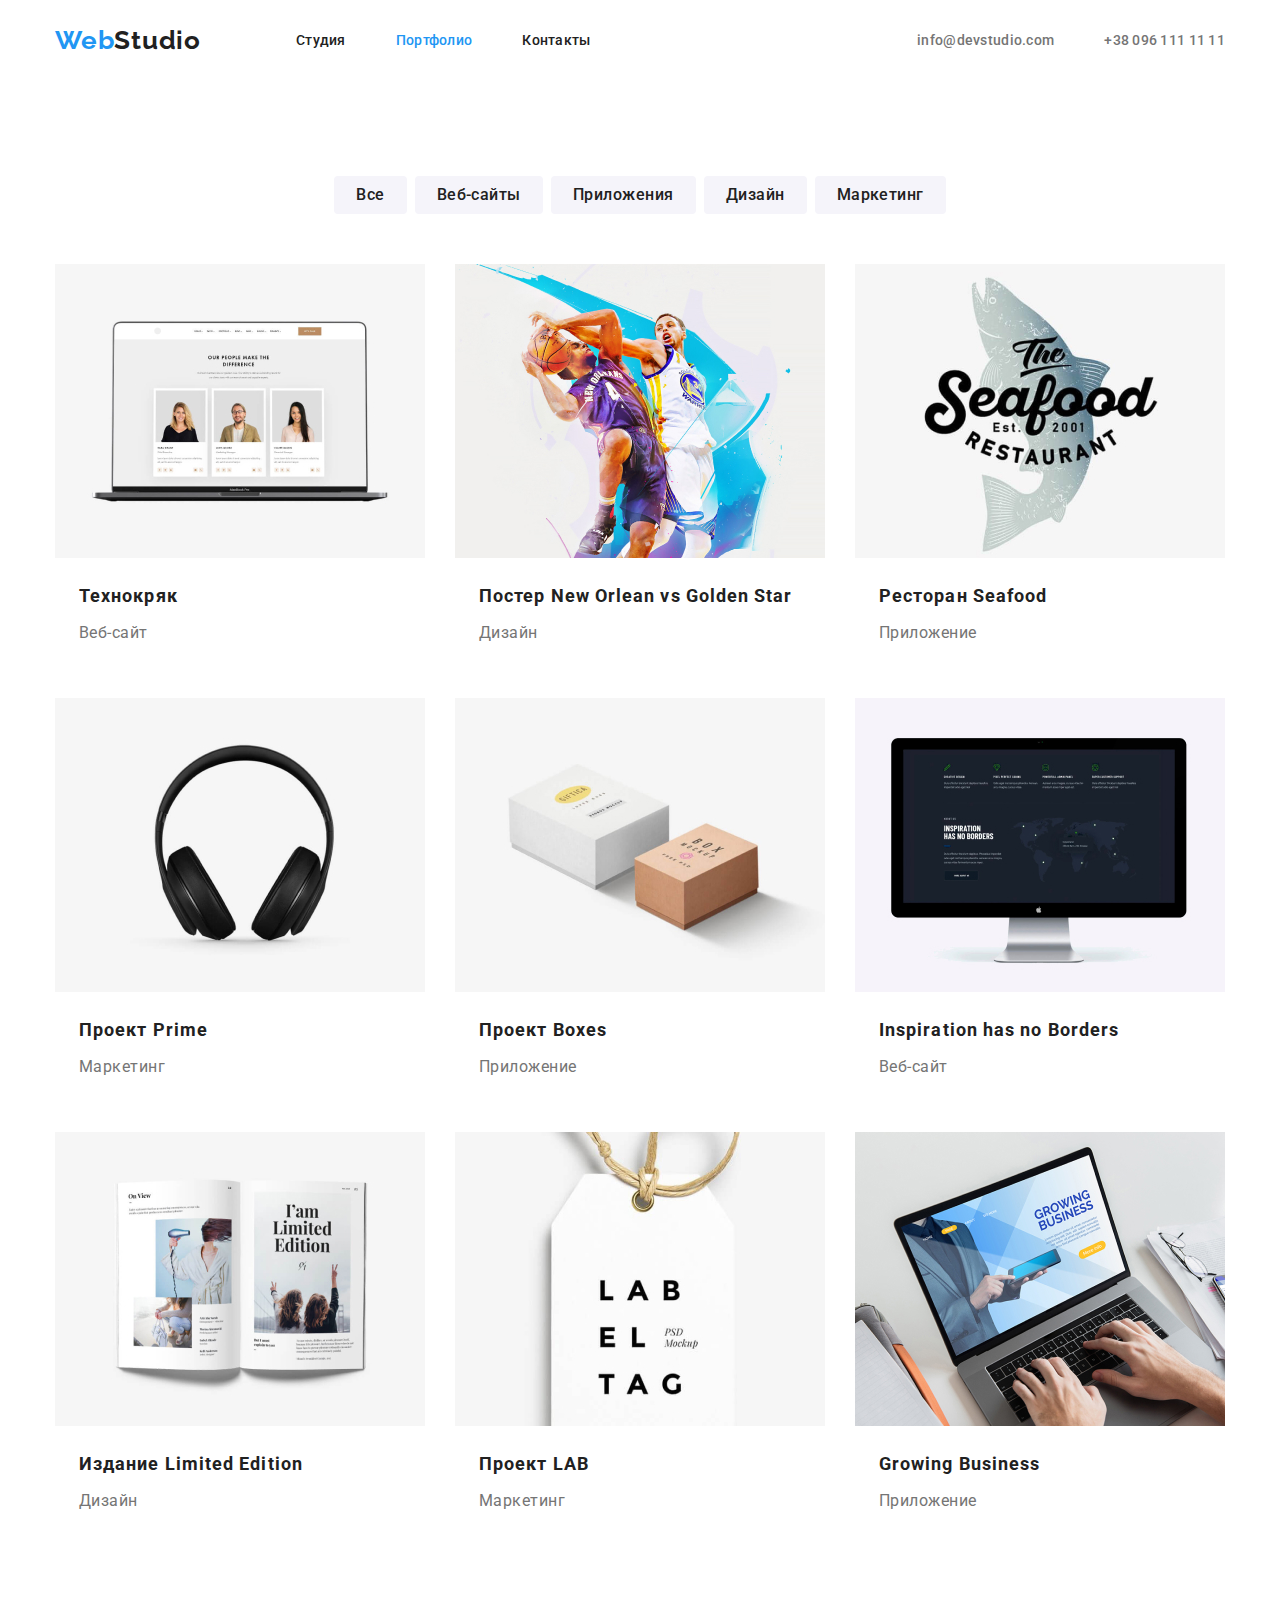
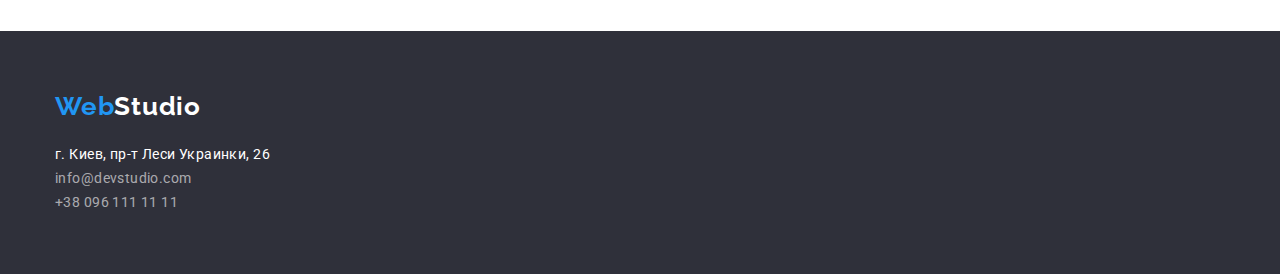
==== portfolio.html @ f723f120 "addes previous files with homework" ====
<!DOCTYPE html>
<html lang="ru">
  <head>
    <meta charset="UTF-8" />
    <meta name="viewport" content="width=device-width, initial-scale=1.0" />
    <title>Портфолио</title>
    <link
      rel="stylesheet"
      href="https://cdnjs.cloudflare.com/ajax/libs/modern-normalize/1.0.0/modern-normalize.css"
    />
    <link
      href="https://fonts.googleapis.com/css2?family=Raleway:wght@700&family=Roboto:wght@400;500;700;900&display=swap"
      rel="stylesheet"
    />
    <link rel="stylesheet" href="./css/styles.css" />
  </head>
  <body>
    <!-- HEADER -->
    <header class="header">
      <div class="container">
        <nav class="navigation">
          <a
            class="logo-link link"
            href="./index.html"
            aria-label="логотип WebStudio"
          >
            <span class="logo-accent-color">Web</span>Studio
          </a>
          <ul class="nav-list list">
            <li class="nav-list-items">
              <a class="link" href="./index.html">Студия</a>
            </li>
            <li class="nav-list-items">
              <a class="link indicator-page" href="./portfolio.html"
                >Портфолио</a
              >
            </li>
            <li class="nav-list-items"><a class="link" href="">Контакты</a></li>
          </ul>
        </nav>
        <address class="address">
          <ul class="header-address list">
            <li class="header-address-items">
              <a
                class="header-address-link link"
                href="mailto:info@devstudio.com"
                >info@devstudio.com</a
              >
            </li>
            <li class="header-address-items">
              <a class="header-address-link link" href="tel:+380961111111"
                >+38 096 111 11 11</a
              >
            </li>
          </ul>
        </address>
      </div>
    </header>
    <main>
      <!--PORTFOLIO  -->
      <section class="portfolio">
        <div class="container">
          <h1 hidden>Портфолио</h1>
          <!-- LIST BUTTON -->
          <ul class="button-list">
            <li class="button-list-item list">
              <button type="button" class="portfolio-button">Все</button>
            </li>
            <li class="button-list-item list">
              <button type="button" class="portfolio-button">Веб-сайты</button>
            </li>
            <li class="button-list-item list">
              <button type="button" class="portfolio-button">Приложения</button>
            </li>
            <li class="button-list-item list">
              <button type="button" class="portfolio-button">Дизайн</button>
            </li>
            <li class="button-list-item list">
              <button type="button" class="portfolio-button">Маркетинг</button>
            </li>
          </ul>
          <!--PORTFOLIO LIST-->
          <ul class="portfolio-list">
            <li class="portfolio-list-item list">
              <a class="portfolio-list-link link" href=""
                ><img
                  class="portfolio-list-img"
                  src="./imeges-portfolio/techno-crack.jpg"
                  alt="Логотип Технокряк"
                  width="370"
                  height="294"
                />
                <p class="portfolio-list-name">Технокряк</p>
                <p class="portfolio-list-discription">Веб-сайт</p>
              </a>
            </li>
            <li class="portfolio-list-item list">
              <a class="portfolio-list-link link" href=""
                ><img
                  class="portfolio-list-img"
                  src="./imeges-portfolio/poster-competition.jpg"
                  alt="Дизайн
                        логотипа соревнований"
                  width="370"
                  height="294"
                />
                <p class="portfolio-list-name">
                  Постер <span lang="en">New Orlean vs Golden Star</span>
                </p>
                <p class="portfolio-list-discription">Дизайн</p>
              </a>
            </li>
            <li class="portfolio-list-item list">
              <a class="portfolio-list-link link" href=""
                ><img
                  class="portfolio-list-img"
                  src="./imeges-portfolio/seafood-restaurant.jpg"
                  alt="Логотип
                        ресторана"
                  width="370"
                  height="294"
                />
                <p class="portfolio-list-name">
                  Ресторан <span lang="en">Seafood</span>
                </p>
                <p class="portfolio-list-discription">Приложение</p>
              </a>
            </li>
            <li class="portfolio-list-item list">
              <a class="portfolio-list-link link" href=""
                ><img
                  class="portfolio-list-img"
                  src="./imeges-portfolio/prime-project.jpg"
                  alt="Логотип проекта"
                  width="370"
                  height="294"
                />
                <p class="portfolio-list-name">
                  Проект <span lang="en">Prime</span>
                </p>
                <p class="portfolio-list-discription">Маркетинг</p>
              </a>
            </li>
            <li class="portfolio-list-item list">
              <a class="portfolio-list-link link" href=""
                ><img
                  class="portfolio-list-img"
                  src="./imeges-portfolio/boxes-project.jpg"
                  alt="Логотип проекта"
                  width="370"
                  height="294"
                />
                <p class="portfolio-list-name">
                  Проект <span lang="en">Boxes</span>
                </p>
                <p class="portfolio-list-discription">Приложение</p>
              </a>
            </li>
            <li class="portfolio-list-item list">
              <a class="portfolio-list-link link" href=""
                ><img
                  class="portfolio-list-img"
                  src="./imeges-portfolio/inspiration-has-no-borders.jpg"
                  alt="Скриншот сайта"
                  width="370"
                  height="294"
                />
                <p class="portfolio-list-name" lang="en">
                  Inspiration has no Borders
                </p>
                <p class="portfolio-list-discription">Веб-сайт</p>
              </a>
            </li>
            <li class="portfolio-list-item list">
              <a class="portfolio-list-link link" href=""
                ><img
                  class="portfolio-list-img"
                  src="./imeges-portfolio/edition.jpg"
                  alt="Фотография журнала"
                  width="370"
                  height="294"
                />
                <p class="portfolio-list-name">
                  Издание <span lang="en">Limited Edition</span>
                </p>
                <p class="portfolio-list-discription">Дизайн</p>
              </a>
            </li>
            <li class="portfolio-list-item list">
              <a class="portfolio-list-link link" href=""
                ><img
                  class="portfolio-list-img"
                  src="./imeges-portfolio/lab-project.jpg"
                  alt="Логотип проекта"
                  width="370"
                  height="294"
                />
                <p class="portfolio-list-name">
                  Проект <span lang="en">LAB</span>
                </p>
                <p class="portfolio-list-discription">Маркетинг</p>
              </a>
            </li>
            <li class="portfolio-list-item list">
              <a class="portfolio-list-link link" href=""
                ><img
                  class="portfolio-list-img"
                  src="./imeges-portfolio/growing-business.jpg"
                  alt="Фото
                        работающего приложения"
                  width="370"
                  height="294"
                />
                <p class="portfolio-list-name" lang="en">Growing Business</p>
                <p class="portfolio-list-discription">Приложение</p>
              </a>
            </li>
          </ul>
        </div>
      </section>
    </main>
    <!-- FOOTER -->
    <footer class="footer">
      <div class="container">
        <a
          class="logo-link link"
          href="./index.html"
          aria-label="логотип WebStudio"
        >
          <span class="logo-accent-color">Web</span
          ><span class="logo-color-footer">Studio</span>
        </a>
        <address>
          <ul class="address-list">
            <li class="address-list-item list">
              <a
                class="address-link link address"
                href="https://goo.gl/maps/TQZVLMnsYU85SmnA6"
                target="_blank"
                >г. Киев, пр-т Леси Украинки, 26</a
              >
            </li>
            <li class="address-list-item list">
              <a
                class="address-link link contacts"
                href="mailto:info@devstudio.com"
                >info@devstudio.com</a
              >
            </li>
            <li class="address-list-item list">
              <a class="address-link link contacts" href="tel:+380961111111"
                >+38 096 111 11 11</a
              >
            </li>
          </ul>
        </address>
      </div>
    </footer>
  </body>
</html>
---- css/styles.css ----
:root {
  --main-font: 'Roboto', sans-serif;
  --logo-font: 'Raleway', sans-serif;

  --accent-color: #2196f3;
  --title-light-theme-color: #212121;
  --title-dark-theme-color: #ffffff;
  --subtitle: #212121;
  --description: #757575;
  --description-address:color: rgba(255, 255, 255, 0.6);
  --description-dark-theme-color: #ffffff;
  --background-button: #F5F4FA;
  --footer-background-color: #2F303A;
}
body{
  font-family: var(--main-font);
  font-style: normal; 
  font-weight: 400;
}
*,
*::before,
*::after {
  margin: 0;
  padding: 0;
}
.list {
  list-style: none;
}
.link {
  text-decoration: none;
  font-style: normal;
}
img {
  display: block;
}
.title{
  font-style: normal;
  font-weight: 700;
  font-size: 36px;
  line-height: 1.167;
  text-align: center;
  letter-spacing: 0.03em;
  color: var(--subtitle)1;
}
.logo-link {
    margin-right: 95px; 
    font-family: var(--logo-font);
    font-style: normal; 
    font-weight:700;
    font-size: 26px;
    line-height: 1.192;
    letter-spacing: 0.03em;
    color:var( --title-light-theme-color);
}
.logo-accent-color{
  color:var( --accent-color);  
}
.container {
  width: 1200px;
  padding: 0 15px;
  margin: 0 auto;
}
/* === HEADER === */
.header{
  padding: 25px 0;
}
.header .container {
  display: flex;
  align-items: center; 
}
.navigation{
  display: flex;
  align-items: center;
}
.nav-list{
  display: flex;
}
.header-address{
  display: flex;
}
.header .container .address{
  margin-left: auto;
}
.nav-list-items .link{
  font-weight: 500;
  font-size: 14px;
  line-height: 1.143;
  letter-spacing: 0.02em;
  color: var(--subtitle);
}
.nav-list-items:not(:last-child){
  margin-right: 50px;
}
.nav-list-items .link:hover,
.nav-list-items .link:active{
  color: var(--accent-color);
}
.nav-list-items .indicator-page{
  color: var(--accent-color);
}
.header-address-link{
  font-weight: 500;
  font-size: 14px;
  line-height: 1.143;
  letter-spacing: 0.02em;
  color: var(--description);
}
.header-address-items:not(:last-child){
  margin-right: 50px;
}
.header-address-link:hover,
.header-address-link:active{
  color: var(--accent-color);
}
/* === END HEADER === */

/* === FOOTER === */
.footer{
  padding-top: 60px;
  padding-bottom: 60px;
  background-color: var(--footer-background-color);
}
.footer .container .logo-link{
  margin-right: 0;
}
.address-list{
  margin-top: 20px;
}
.address-list-item{
  font-size: 14px;
  line-height: 24px;
  letter-spacing: 0.03em;
}
.contacts{
 color: rgba(255, 255, 255, 0.6); 
}
.address{
  color: var(--description-dark-theme-color)
}
.logo-color-footer{
  color: var(--title-dark-theme-color);
}
/* === END FOOTER === */
/* ========== MAIN PAGE ========== */
/* === HERO === */
.title-hero{
  max-width: 700px;
  margin-right: auto;
  margin-left: auto;
  margin-top: 200px;
  margin-bottom: 30px;
  font-weight: 900;
  font-size: 44px;
  line-height: 1.364;
  text-align: center;
  letter-spacing: 0.06em;
  text-transform: uppercase;
  /* color:var(--title-dark-theme-color); */
}
.button-hero{
  display: block;
  margin-left: auto;
  margin-right: auto;
  margin-bottom: 200px;
  min-width: 200px;
  height: 50px;
  border-radius: 4px;
  border: 0px solid var(--accent-color);

  font-weight: 700;
  font-size: 16px;
  line-height: 1.875;
  text-align: center;
  letter-spacing: 0.06em;

  color:var(--title-dark-theme-color);
  background-color: var(--accent-color);
}
/* === END HERO === */
/* === OUR ADVANTAGES === */
.our-advantages .container .list{
  margin: 95px 0;
  display: flex;
}
.advantages-list-item{
  max-width: 270px;
}
.advantages-list-item:not(:last-child){
  margin-right: 30px;
}
.advantages-list-title{
  margin-bottom: 10px;
  font-weight: 700;
  font-size: 14px;
  line-height: 1.143;
  letter-spacing: 0.03em;
  text-transform: uppercase;
  color: var(--subtitle);
}
.advantages-list-description{
  font-size: 14px;
  line-height: 1.714;
  letter-spacing: 0.03em;
  color: var(--description);
}
/* === END OUR ADVANTAGES === */

/* === SERVICES === */
.services .container .title{
  margin-bottom: 40px;
}
.services-list{
  display: flex;
  justify-content: space-between;
  margin-bottom: 95px;
}
/* === END SERVICES === */

/* === ABOUT US === */
.about-us .container .title{
  margin-top: 95px;
  margin-bottom: 50px;
}
.about-us-list{
  display:flex;
  justify-content: space-between;
  margin-bottom: 95px;
}
.about-us-title{
  margin-top: 30px;
  margin-bottom: 10px;
  font-weight: 500;
  font-size: 16px;
  line-height: 1.188;
  text-align: center;
  letter-spacing: 0.03em;
  color: var(--subtitle);
}
.about-us-description{
  margin-bottom: 30px;
  font-size: 16px;
  line-height: 1.188;
  text-align: center;
  letter-spacing: 0.03em;
  color: var(--description);
}
/* === END ABOUT US === */
/* ========== END MAIN PAGE ========== */

/* ========== PORTFOLIO PAGE ========== */
/* === PORTFOLIO === */
     /* === BUTTON LIST === */
.button-list{
  display: flex;
  justify-content: center;
  margin-top: 95px;
  margin-bottom: 50px;
}
.button-list-item:not(:last-child){
  margin-right: 8px;
}
.portfolio-button{
  padding: 6px 22px;
  border-radius: 4px;
  border: 0;
  font-weight: 500;
  font-size: 16px;
  line-height: 1.625;
  text-align: center;
  letter-spacing: 0.03em;
  color: var(--subtitle);
  background-color: var(--background-button);
}
.portfolio-button:hover, .portfolio-button:active{
  color: var(--description-dark-theme-color);
  background-color: var(--accent-color);
}
      /* === PORTFOLIO LIST === */
.portfolio-list{
  margin-bottom: 95px;

  display: flex;
  flex-wrap: wrap;
}
.portfolio-list-item{
  width: 370px;
}
.portfolio-list-item:not(:nth-child(3n)){
  margin-right: 30px;
}
.portfolio-list-item:not(:nth-last-child(-n+3)){
  margin-bottom: 30px;
}
.portfolio-list-name, .portfolio-list-discription{
  margin: 0 24px;
}
.portfolio-list-name{
  margin-top: 20px;
  margin-bottom: 4px;
  font-weight: 700;
  font-size: 18px;
  line-height: 2;
  letter-spacing: 0.06em;
  color: var(--subtitle);
}
.portfolio-list-discription{
  margin-bottom: 20px;
  font-size: 16px;
  line-height: 1.875;
  letter-spacing: 0.03em;
  color: var(--description);
}
/* === ENDPORTFOLIO === */
/* ========== END PORTFOLIO PAGE ========== */
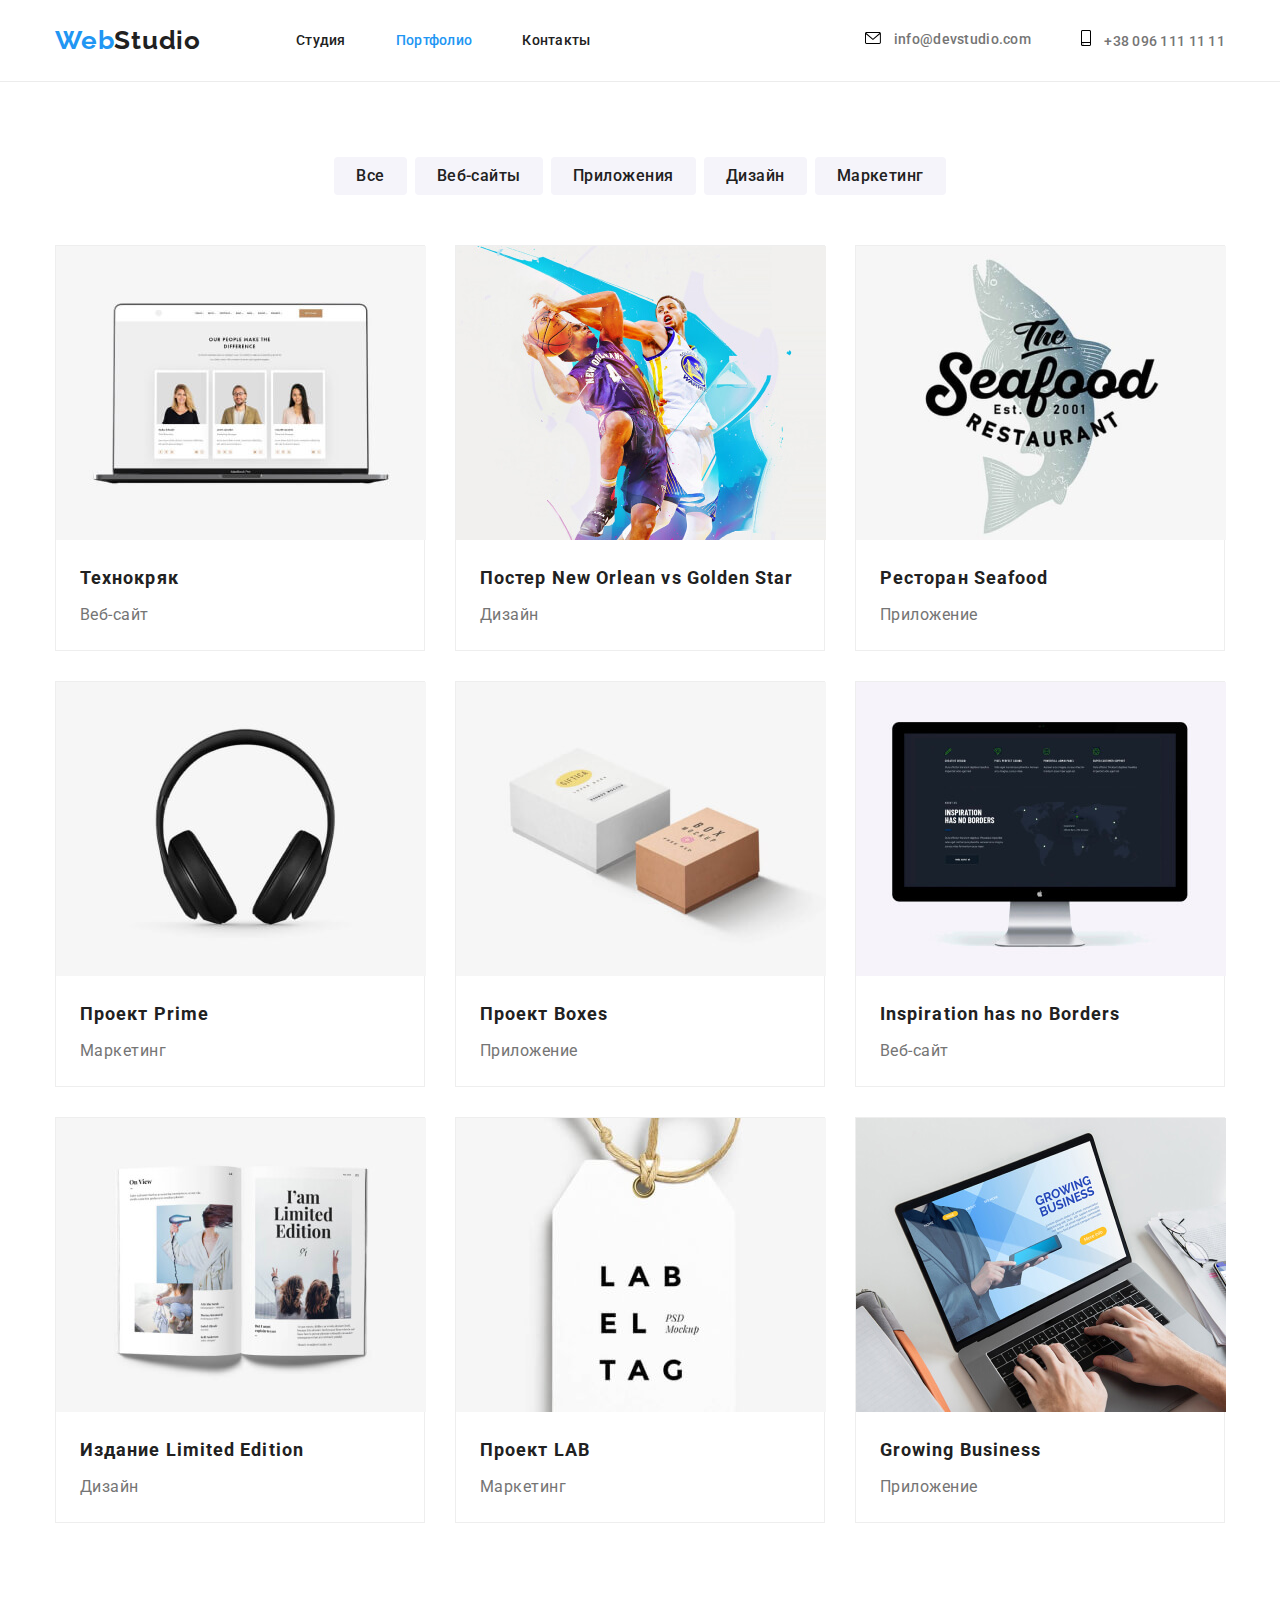
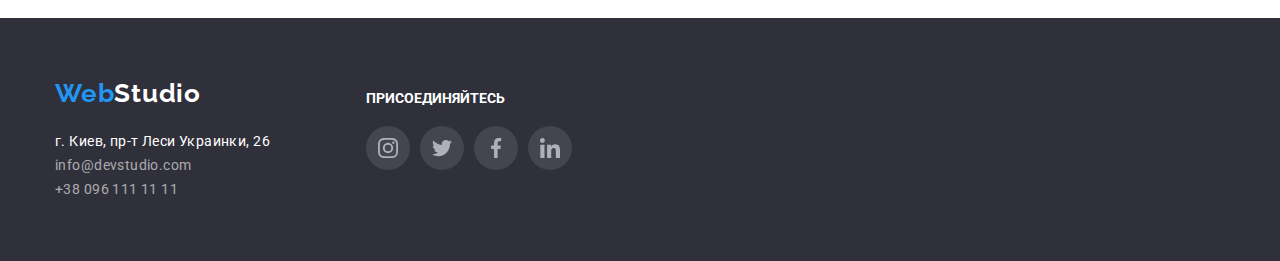
==== commit f02a0cca: "does homework # 4" ====
--- a/portfolio.html
+++ b/portfolio.html
@@ -44,12 +44,19 @@
               <a
                 class="header-address-link link"
                 href="mailto:info@devstudio.com"
-                >info@devstudio.com</a
               >
+                <svg class="address-icon-mail">
+                  <use href="./images/sprite.svg#icon-envelope"></use>
+                </svg>
+                info@devstudio.com</a
+              >
             </li>
             <li class="header-address-items">
-              <a class="header-address-link link" href="tel:+380961111111"
-                >+38 096 111 11 11</a
+              <a class="header-address-link link" href="tel:+380961111111">
+                <svg class="address-icon-phone">
+                  <use href="./images/sprite.svg#icon-smartphone"></use>
+                </svg>
+                +38 096 111 11 11</a
               >
             </li>
           </ul>
@@ -85,7 +92,7 @@
               <a class="portfolio-list-link link" href=""
                 ><img
                   class="portfolio-list-img"
-                  src="./imeges-portfolio/techno-crack.jpg"
+                  src="./images/imeges-portfolio/techno-crack.jpg"
                   alt="Логотип Технокряк"
                   width="370"
                   height="294"
@@ -98,7 +105,7 @@
               <a class="portfolio-list-link link" href=""
                 ><img
                   class="portfolio-list-img"
-                  src="./imeges-portfolio/poster-competition.jpg"
+                  src="./images/imeges-portfolio/poster-competition.jpg"
                   alt="Дизайн
                         логотипа соревнований"
                   width="370"
@@ -114,7 +121,7 @@
               <a class="portfolio-list-link link" href=""
                 ><img
                   class="portfolio-list-img"
-                  src="./imeges-portfolio/seafood-restaurant.jpg"
+                  src="./images/imeges-portfolio/seafood-restaurant.jpg"
                   alt="Логотип
                         ресторана"
                   width="370"
@@ -130,7 +137,7 @@
               <a class="portfolio-list-link link" href=""
                 ><img
                   class="portfolio-list-img"
-                  src="./imeges-portfolio/prime-project.jpg"
+                  src="./images/imeges-portfolio/prime-project.jpg"
                   alt="Логотип проекта"
                   width="370"
                   height="294"
@@ -145,7 +152,7 @@
               <a class="portfolio-list-link link" href=""
                 ><img
                   class="portfolio-list-img"
-                  src="./imeges-portfolio/boxes-project.jpg"
+                  src="./images/imeges-portfolio/boxes-project.jpg"
                   alt="Логотип проекта"
                   width="370"
                   height="294"
@@ -160,7 +167,7 @@
               <a class="portfolio-list-link link" href=""
                 ><img
                   class="portfolio-list-img"
-                  src="./imeges-portfolio/inspiration-has-no-borders.jpg"
+                  src="./images/imeges-portfolio/inspiration-has-no-borders.jpg"
                   alt="Скриншот сайта"
                   width="370"
                   height="294"
@@ -175,7 +182,7 @@
               <a class="portfolio-list-link link" href=""
                 ><img
                   class="portfolio-list-img"
-                  src="./imeges-portfolio/edition.jpg"
+                  src="./images/imeges-portfolio/edition.jpg"
                   alt="Фотография журнала"
                   width="370"
                   height="294"
@@ -190,7 +197,7 @@
               <a class="portfolio-list-link link" href=""
                 ><img
                   class="portfolio-list-img"
-                  src="./imeges-portfolio/lab-project.jpg"
+                  src="./images/imeges-portfolio/lab-project.jpg"
                   alt="Логотип проекта"
                   width="370"
                   height="294"
@@ -205,7 +212,7 @@
               <a class="portfolio-list-link link" href=""
                 ><img
                   class="portfolio-list-img"
-                  src="./imeges-portfolio/growing-business.jpg"
+                  src="./images/imeges-portfolio/growing-business.jpg"
                   alt="Фото
                         работающего приложения"
                   width="370"
@@ -222,38 +229,73 @@
     <!-- FOOTER -->
     <footer class="footer">
       <div class="container">
-        <a
-          class="logo-link link"
-          href="./index.html"
-          aria-label="логотип WebStudio"
-        >
-          <span class="logo-accent-color">Web</span
-          ><span class="logo-color-footer">Studio</span>
-        </a>
-        <address>
-          <ul class="address-list">
-            <li class="address-list-item list">
-              <a
-                class="address-link link address"
-                href="https://goo.gl/maps/TQZVLMnsYU85SmnA6"
-                target="_blank"
-                >г. Киев, пр-т Леси Украинки, 26</a
-              >
-            </li>
-            <li class="address-list-item list">
-              <a
-                class="address-link link contacts"
-                href="mailto:info@devstudio.com"
-                >info@devstudio.com</a
-              >
-            </li>
-            <li class="address-list-item list">
-              <a class="address-link link contacts" href="tel:+380961111111"
-                >+38 096 111 11 11</a
-              >
-            </li>
-          </ul>
-        </address>
+        <div class="container-footer-address">
+          <a
+            class="logo-link link"
+            href="./index.html"
+            aria-label="логотип WebStudio"
+          >
+            <span class="logo-accent-color">Web</span
+            ><span class="logo-color-footer">Studio</span>
+          </a>
+          <address>
+            <ul class="address-list">
+              <li class="address-list-item list">
+                <a
+                  class="address-link link address"
+                  href="https://goo.gl/maps/TQZVLMnsYU85SmnA6"
+                  target="_blank"
+                  >г. Киев, пр-т Леси Украинки, 26</a
+                >
+              </li>
+              <li class="address-list-item list">
+                <a
+                  class="address-link link contacts"
+                  href="mailto:info@devstudio.com"
+                  >info@devstudio.com</a
+                >
+              </li>
+              <li class="address-list-item list">
+                <a class="address-link link contacts" href="tel:+380961111111"
+                  >+38 096 111 11 11</a
+                >
+              </li>
+            </ul>
+          </address>
+        </div>
+        <div class="container-social-link">
+          <p>присоединяйтесь</p>
+          <ul class="social-list list">
+            <li class="social-list-item">
+              <a class="social-list-link" href="">
+                <svg class="social-list-svg">
+                  <use href="./images/sprite.svg#icon-instagram"></use>
+                </svg>
+              </a>
+            </li>
+            <li class="social-list-item">
+              <a class="social-list-link" href="">
+                <svg class="social-list-svg">
+                  <use href="./images/sprite.svg#icon-twitter"></use>
+                </svg>
+              </a>
+            </li>
+            <li class="social-list-item">
+              <a class="social-list-link" href="">
+                <svg class="social-list-svg">
+                  <use href="./images/sprite.svg#icon-facebook"></use>
+                </svg>
+              </a>
+            </li>
+            <li class="social-list-item">
+              <a class="social-list-link" href="">
+                <svg class="social-list-svg">
+                  <use href="./images/sprite.svg#icon-linkedin"></use>
+                </svg>
+              </a>
+            </li>
+          </ul>
+        </div>
       </div>
     </footer>
   </body>
--- a/css/styles.css
+++ b/css/styles.css
@@ -11,6 +11,7 @@
   --description-dark-theme-color: #ffffff;
   --background-button: #F5F4FA;
   --footer-background-color: #2F303A;
+  --about-us-background-color:#F5F4FA;
 }
 body{
   font-family: var(--main-font);
@@ -60,8 +61,27 @@
   padding: 0 15px;
   margin: 0 auto;
 }
+
+.social-list {
+  display: flex;
+  justify-content: center;
+}
+.social-list-link {
+  display: flex;
+  align-items: center;
+  justify-content: center;
+  width: 44px;
+  height: 44px;
+  border-radius: 50%;
+}
+
+.social-list-svg {
+  width: 20px;
+  height: 20px;
+}
 /* === HEADER === */
 .header{
+  border-bottom: 1px solid #ECECEC;
   padding: 25px 0;
 }
 .header .container {
@@ -112,6 +132,26 @@
 .header-address-link:active{
   color: var(--accent-color);
 }
+.address-icon-mail{
+  margin-right: 10px;
+  width: 16px;
+  height: 12px;
+  color: var(--description);
+}
+.address-icon-phone{
+  margin-right: 10px;
+  width: 10px;
+  height: 16px;
+  color: var(--description);
+}
+.header-address-link:hover,
+.header-address-link:active .address-icon-mail{
+  fill: var(--accent-color);
+}
+.header-address-link:hover,
+.header-address-link:active address-icon-phone{
+  fill: var(--accent-color);
+}
 /* === END HEADER === */
 
 /* === FOOTER === */
@@ -120,6 +160,7 @@
   padding-bottom: 60px;
   background-color: var(--footer-background-color);
 }
+.
 .footer .container .logo-link{
   margin-right: 0;
 }
@@ -140,14 +181,53 @@
 .logo-color-footer{
   color: var(--title-dark-theme-color);
 }
+.footer .container{
+  display: flex;
+}
+.container-social-link{
+  margin-left: 70px;
+}
+.container-social-link p{
+margin-bottom: 20px;
+margin-top: 12px;
+font-weight: 700;
+font-size: 14px;
+line-height: 16px;
+letter-spacing: 1.143;
+text-transform: uppercase;
+color:var(--description-dark-theme-color);
+}
+.container-social-link .social-list-link{
+  background-color:rgba(255, 255, 255, 0.1);
+}
+.social-list-svg {
+  fill: #ffffff;
+}
+.social-list-link:hover {
+  background-color:var(--accent-color);
+}
+.social-list-link:hover .social-list-svg {
+  fill: #ffffff;
+}
+.container-social-link .social-list-item:not(:last-child){
+  margin-right: 10px;
+}
 /* === END FOOTER === */
 /* ========== MAIN PAGE ========== */
 /* === HERO === */
+.hero {
+  padding-top: 200px;
+  padding-bottom: 200px;
+    background-image: linear-gradient(
+      rgba(47, 48, 58, 0.4),
+      rgba(47, 48, 58, 0.4)
+    ),
+    url("../images/background-hero.jpg");
+}
 .title-hero{
   max-width: 700px;
   margin-right: auto;
   margin-left: auto;
-  margin-top: 200px;
   margin-bottom: 30px;
   font-weight: 900;
   font-size: 44px;
@@ -155,13 +235,12 @@
   text-align: center;
   letter-spacing: 0.06em;
   text-transform: uppercase;
-  /* color:var(--title-dark-theme-color); */
+  color:var(--title-dark-theme-color); 
 }
 .button-hero{
   display: block;
   margin-left: auto;
   margin-right: auto;
-  margin-bottom: 200px;
   min-width: 200px;
   height: 50px;
   border-radius: 4px;
@@ -178,8 +257,10 @@
 }
 /* === END HERO === */
 /* === OUR ADVANTAGES === */
+.our-advantages{
+  padding: 95px 0;
+}
 .our-advantages .container .list{
-  margin: 95px 0;
   display: flex;
 }
 .advantages-list-item{
@@ -187,6 +268,52 @@
 }
 .advantages-list-item:not(:last-child){
   margin-right: 30px;
+}
+.advantages-list-item:first-child::before{
+  display: block; 
+  content: "";
+  width: 270px;
+  height: 120px;
+  background-color: var(--background-button);
+  margin-right: 20px;
+  background-image: url("../images/antenna.svg");
+  background-repeat: no-repeat;
+  background-position: center;
+}
+.advantages-list-item:nth-child(2)::before{
+  display: block; 
+  content: "";
+  width: 270px;
+  height: 120px;
+  background-color: var(--background-button);
+  margin-right: 20px;
+  background-image: url("../images/clock.svg");
+  background-repeat: no-repeat;
+  background-position: center;
+}
+.advantages-list-item:nth-child(3)::before{
+  display: block; 
+  content: "";
+  width: 270px;
+  height: 120px;
+  background-color: var(--background-button);
+  margin-right: 20px;
+  background-image: url("../images/diagram.svg");
+  background-repeat: no-repeat;
+  background-position: center;
+}
+.advantages-list-item:last-child::before{
+  display: block; 
+  content: "";
+  width: 270px;
+  height: 120px;
+  background-color: var(--background-button);
+  margin-right: 20px;
+  background-image: url("../images/astronaut.svg");
+  background-repeat: no-repeat;
+  background-position: center;
+}
+
 }
 .advantages-list-title{
   margin-bottom: 10px;
@@ -206,25 +333,29 @@
 /* === END OUR ADVANTAGES === */
 
 /* === SERVICES === */
+.services{
+  padding-bottom: 95px;
+}
 .services .container .title{
   margin-bottom: 40px;
 }
 .services-list{
   display: flex;
   justify-content: space-between;
-  margin-bottom: 95px;
 }
 /* === END SERVICES === */
 
 /* === ABOUT US === */
+.about-us{
+  background-color: var(--about-us-background-color); 
+  padding: 95px 0;
+}
 .about-us .container .title{
-  margin-top: 95px;
   margin-bottom: 50px;
 }
 .about-us-list{
   display:flex;
   justify-content: space-between;
-  margin-bottom: 95px;
 }
 .about-us-title{
   margin-top: 30px;
@@ -243,17 +374,69 @@
   text-align: center;
   letter-spacing: 0.03em;
   color: var(--description);
+} 
+.about-us-list-item {
+  padding-bottom: 30px;
+  background-color: #ffffff;
+  box-shadow: 0px 1px 3px rgba(0, 0, 0, 0.12), 0px 1px 1px rgba(0, 0, 0, 0.14), 0px 2px 1px rgba(0, 0, 0, 0.2);
+  border-radius: 0px 0px 4px 4px;
+}
+.social-list-link {
+  background-color: #ffffff;
+}
+.social-list-link:hover {
+  background-color:var(--accent-color);
+}
+.social-list-link:hover .social-list-svg {
+  fill: #ffffff;
+}
+.social-list-svg {
+  fill: #AFB1B8;
 }
 /* === END ABOUT US === */
+/* === CLIENTS === */
+.clients{
+  padding-top: 95px;
+  padding-bottom: 95px;
+}
+.clients-list{
+  margin-top: 50px;
+  display: flex;
+  justify-content: space-between;
+}
+.clients-list-item{
+  display: flex;
+  align-items: center;
+  justify-content: center;
+  width: 170px;
+  height: 90px;
+  border: 1px solid #AFB1B8;
+  box-sizing: border-box;
+  border-radius: 4px;
+}
+.clients-list-icon{
+  fill: #AFB1B8;
+}
+.clients-list-item:hover {
+  border: 1px solid var(--accent-color);
+}
+.clients-list-item:hover .clients-list-icon{
+  fill:var(--accent-color);
+}
+
+/* === END CLIENTS === */
 /* ========== END MAIN PAGE ========== */
 
 /* ========== PORTFOLIO PAGE ========== */
 /* === PORTFOLIO === */
+.portfolio {
+  padding-top: 75px;
+  padding-bottom: 95px;
+}
      /* === BUTTON LIST === */
 .button-list{
   display: flex;
   justify-content: center;
-  margin-top: 95px;
   margin-bottom: 50px;
 }
 .button-list-item:not(:last-child){
@@ -277,13 +460,15 @@
 }
       /* === PORTFOLIO LIST === */
 .portfolio-list{
-  margin-bottom: 95px;
-
   display: flex;
   flex-wrap: wrap;
 }
 .portfolio-list-item{
+  border: 1px solid #EEEEEE;
   width: 370px;
+}
+.portfolio-list-item:hover{
+  box-shadow: 0px 1px 1px rgba(0, 0, 0, 0.12), 0px 4px 4px rgba(0, 0, 0, 0.06), 1px 4px 6px rgba(0, 0, 0, 0.16);
 }
 .portfolio-list-item:not(:nth-child(3n)){
   margin-right: 30px;
